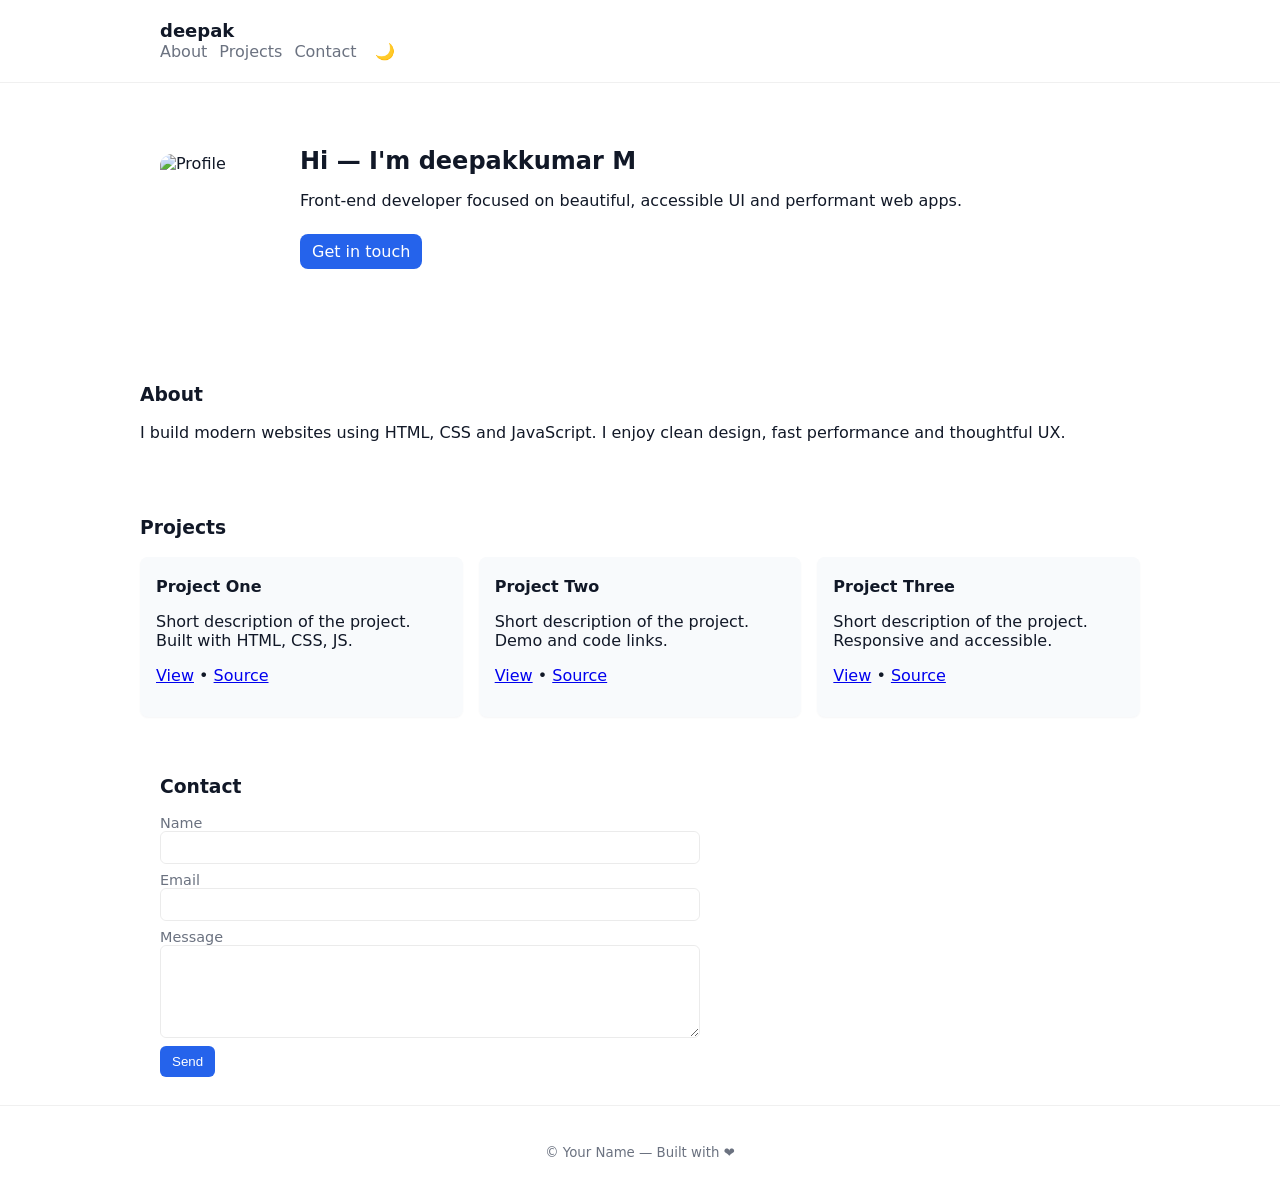
==== index.html @ 2f396c23 "Initial portfolio scaffold: index, css, js, README, gitignore" ====
<!doctype html>
<html lang="en">
<head>
  <meta charset="utf-8" />
  <meta name="viewport" content="width=device-width,initial-scale=1" />
  <title>Developer Portfolio — deepakkumar M</title>
  <link rel="stylesheet" href="styles.css">
</head>
<body>
  <header class="site-header">
    <div class="container">
      <h1 class="brand">deepak</h1>
      <nav class="nav">
        <a href="#about">About</a>
        <a href="#projects">Projects</a>
        <a href="#contact">Contact</a>
        <button id="theme-toggle" aria-label="Toggle theme">🌙</button>
      </nav>
    </div>
  </header>

  <main>
    <section id="hero" class="hero">
      <div class="container hero-inner">
        <img class="avatar" src="https://images.unsplash.com/photo-1544005313-94ddf0286df2?q=80&w=600&auto=format&fit=crop&crop=faces" alt="Profile">
        <div>
          <h2>Hi — I'm deepakkumar M</h2>
          <p>Front-end developer focused on beautiful, accessible UI and performant web apps.</p>
          <p><a class="cta" href="#contact">Get in touch</a></p>
        </div>
      </div>
    </section>

    <section id="about" class="container about">
      <h3>About</h3>
      <p>I build modern websites using HTML, CSS and JavaScript. I enjoy clean design, fast performance and thoughtful UX.</p>
    </section>

    <section id="projects" class="container projects">
      <h3>Projects</h3>
      <div class="grid">
        <article class="card">
          <h4>Project One</h4>
          <p>Short description of the project. Built with HTML, CSS, JS.</p>
          <p><a href="#">View</a> • <a href="#">Source</a></p>
        </article>

        <article class="card">
          <h4>Project Two</h4>
          <p>Short description of the project. Demo and code links.</p>
          <p><a href="#">View</a> • <a href="#">Source</a></p>
        </article>

        <article class="card">
          <h4>Project Three</h4>
          <p>Short description of the project. Responsive and accessible.</p>
          <p><a href="#">View</a> • <a href="#">Source</a></p>
        </article>
      </div>
    </section>

    <section id="contact" class="container contact">
      <h3>Contact</h3>
      <form id="contact-form">
        <label>Name<input type="text" name="name" required></label>
        <label>Email<input type="email" name="email" required></label>
        <label>Message<textarea name="message" rows="5" required></textarea></label>
        <button type="submit">Send</button>
        <p id="form-msg" class="form-msg" aria-live="polite"></p>
      </form>
    </section>
  </main>

  <footer class="site-footer">
    <div class="container">
      <small>© Your Name — Built with ❤️</small>
    </div>
  </footer>

  <script src="js/script.js"></script>
</body>
</html>
---- styles.css ----
:root{
  --bg:#ffffff; --text:#111827; --muted:#6b7280; --accent:#2563eb; --card:#f8fafc;
}
:root[data-theme="dark"]{
  --bg:#0b1220; --text:#e6eef8; --muted:#93a3bb; --accent:#60a5fa; --card:#07101a;
}
*{box-sizing:border-box}
html,body{height:100%}
body{margin:0;font-family:Inter,Segoe UI,system-ui,Arial,sans-serif;background:var(--bg);color:var(--text);-webkit-font-smoothing:antialiased}
.container{max-width:1000px;margin:0 auto;padding:1.25rem}
.site-header{border-bottom:1px solid rgba(0,0,0,.06);background:transparent}
.brand{margin:0;font-size:1.125rem}
.nav{display:flex;gap:.75rem;align-items:center}
.nav a{color:var(--muted);text-decoration:none}
button#theme-toggle{background:transparent;border:0;font-size:1rem;cursor:pointer}
.hero{padding:2.5rem 0}
.hero-inner{display:flex;gap:1.25rem;align-items:center}
.avatar{width:120px;height:120px;border-radius:12px;object-fit:cover;flex-shrink:0}
h2{margin:.25rem 0 0}
.cta{display:inline-block;margin-top:.5rem;padding:.5rem .75rem;background:var(--accent);color:#fff;border-radius:8px;text-decoration:none}
.about{padding:1.25rem 0}
.projects{padding:1.25rem 0}
.grid{display:grid;grid-template-columns:repeat(auto-fit,minmax(220px,1fr));gap:1rem}
.card{background:var(--card);padding:1rem;border-radius:8px;box-shadow:0 1px 2px rgba(16,24,40,.04)}
.card h4{margin:.25rem 0}
.site-footer{padding:1rem 0;border-top:1px solid rgba(0,0,0,.06);text-align:center;color:var(--muted)}
.contact form{display:grid;gap:.5rem;max-width:540px}
.contact label{display:flex;flex-direction:column;font-size:.9rem;color:var(--muted)}
.contact input,.contact textarea{padding:.5rem;border:1px solid rgba(0,0,0,.08);border-radius:6px;background:transparent;color:var(--text)}
.contact button{width:max-content;padding:.5rem .75rem;background:var(--accent);color:#fff;border:0;border-radius:6px;cursor:pointer}
.form-msg{margin:0;color:var(--muted)}
@media (max-width:640px){
  .hero-inner{flex-direction:column;align-items:flex-start}
  .avatar{width:100px;height:100px}
  .nav{gap:.5rem}
}
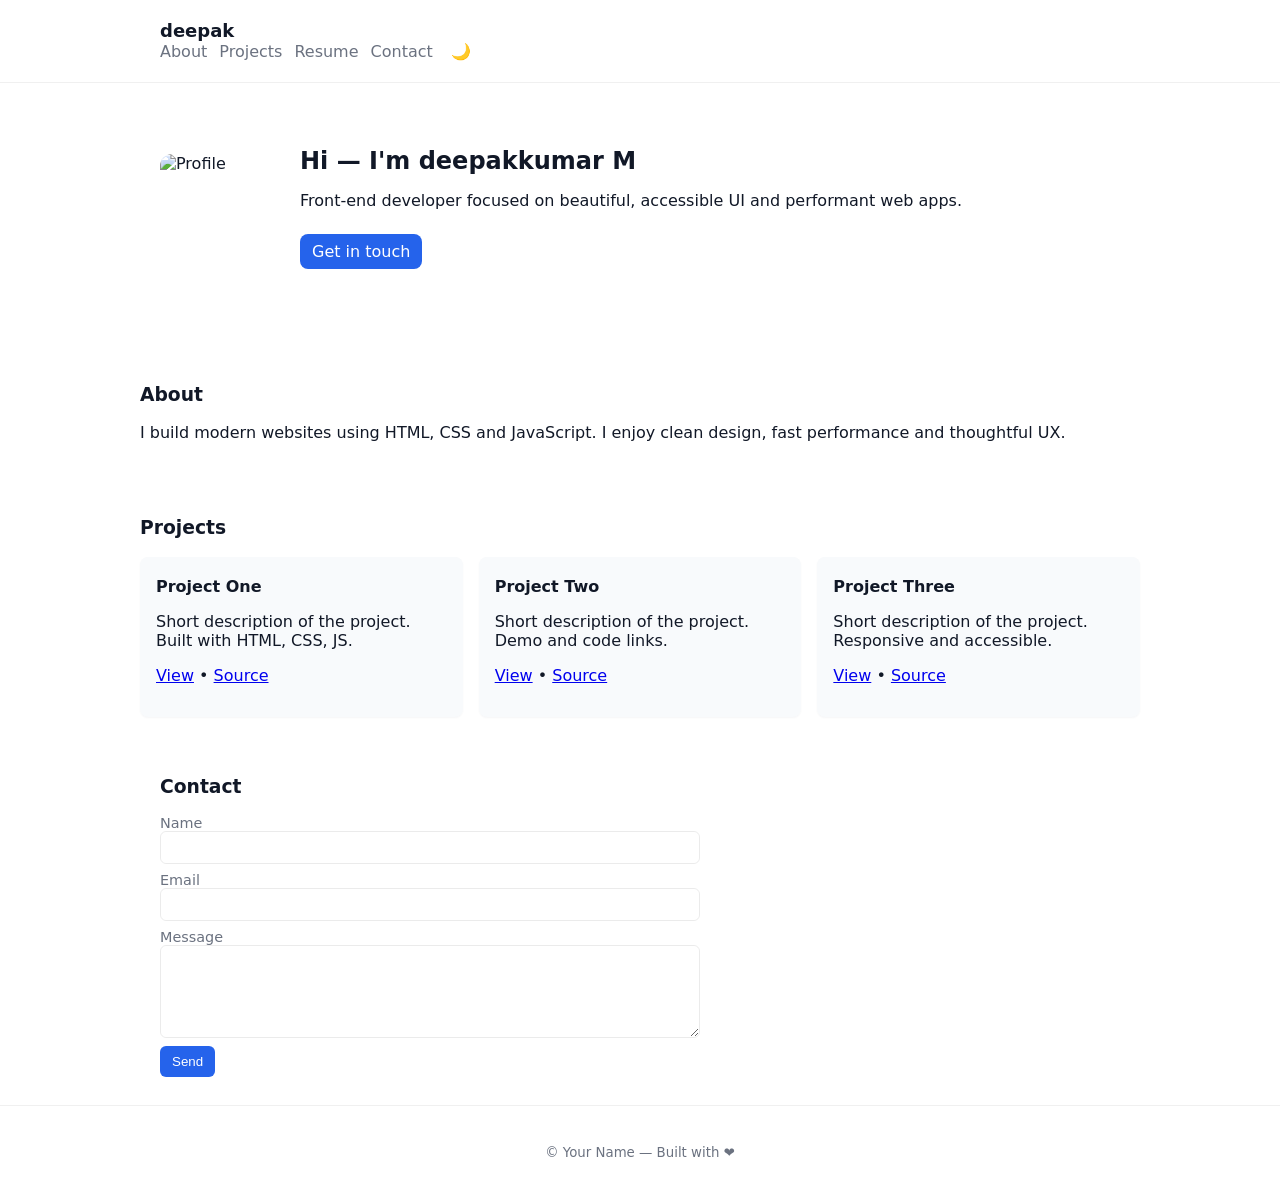
==== commit f299369d: "Add professional resume page with full details and skills" ====
--- a/index.html
+++ b/index.html
@@ -13,6 +13,7 @@
       <nav class="nav">
         <a href="#about">About</a>
         <a href="#projects">Projects</a>
+        <a href="resume.html">Resume</a>
         <a href="#contact">Contact</a>
         <button id="theme-toggle" aria-label="Toggle theme">🌙</button>
       </nav>
@@ -77,6 +78,6 @@
     </div>
   </footer>
 
-  <script src="js/script.js"></script>
+  <script src="script.js"></script>
 </body>
 </html>
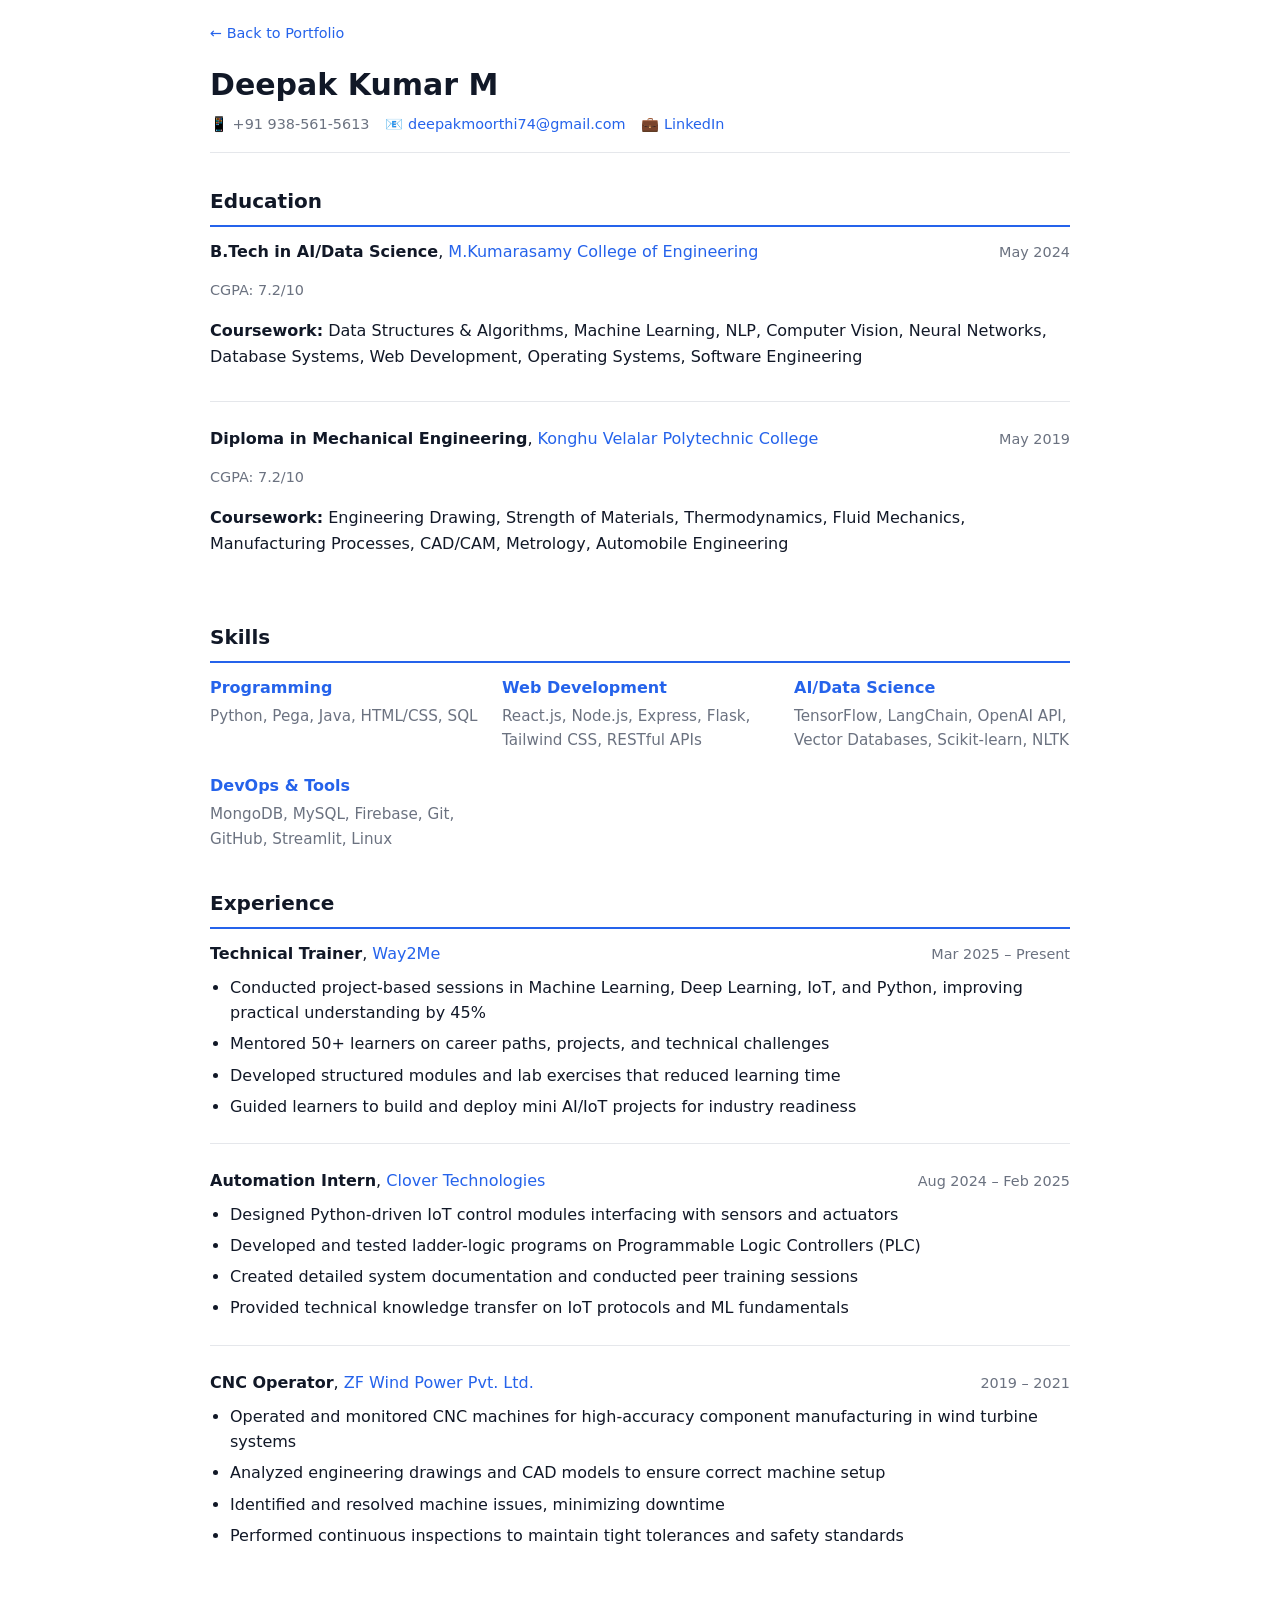
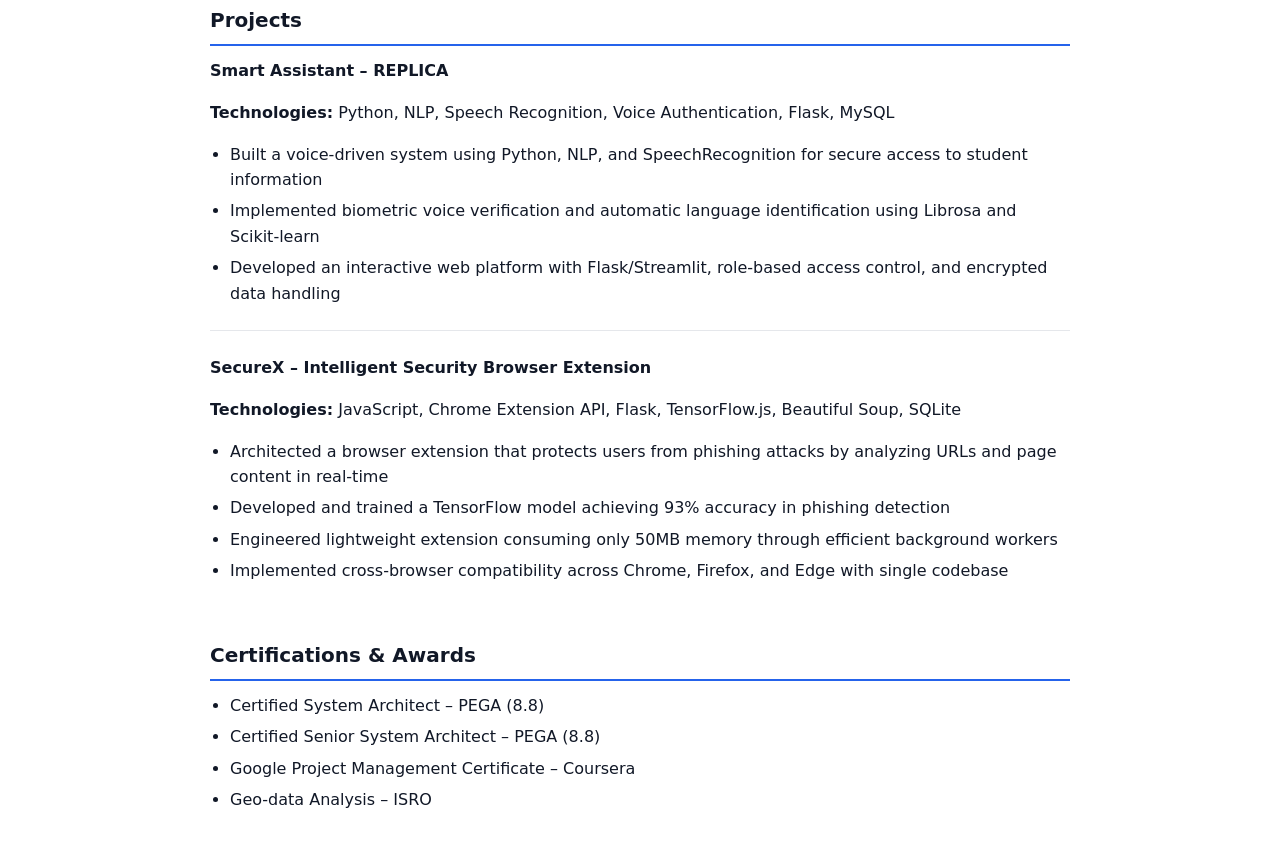
==== commit c28bd77c: "Combine CSS and JS into HTML files - self-contained portfolios" ====
--- a/index.html
+++ b/index.html
@@ -3,81 +3,237 @@
 <head>
   <meta charset="utf-8" />
   <meta name="viewport" content="width=device-width,initial-scale=1" />
-  <title>Developer Portfolio — deepakkumar M</title>
-  <link rel="stylesheet" href="styles.css">
+  <title>Resume — Deepak Kumar M</title>
+  <style>
+    :root {
+      --bg: #ffffff;
+      --text: #111827;
+      --muted: #6b7280;
+      --accent: #2563eb;
+      --card: #f8fafc;
+      --border: #e5e7eb;
+    }
+    :root[data-theme="dark"] {
+      --bg: #0b1220;
+      --text: #e6eef8;
+      --muted: #93a3bb;
+      --accent: #60a5fa;
+      --card: #07101a;
+      --border: #1e293b;
+    }
+    * { box-sizing: border-box; }
+    html, body { height: 100%; }
+    body {
+      margin: 0;
+      font-family: Inter, Segoe UI, system-ui, Arial, sans-serif;
+      background: var(--bg);
+      color: var(--text);
+      -webkit-font-smoothing: antialiased;
+      line-height: 1.6;
+    }
+    .container { max-width: 900px; margin: 0 auto; padding: 1.25rem; }
+    header {
+      border-bottom: 1px solid var(--border);
+      margin-bottom: 2rem;
+      padding-bottom: 1rem;
+    }
+    h1 { margin: 0 0 0.25rem; font-size: 1.875rem; }
+    .contact {
+      display: flex;
+      gap: 1rem;
+      flex-wrap: wrap;
+      font-size: 0.9rem;
+      color: var(--muted);
+    }
+    .contact a { color: var(--accent); text-decoration: none; }
+    h2 {
+      margin: 1.5rem 0 0.75rem;
+      padding-bottom: 0.5rem;
+      border-bottom: 2px solid var(--accent);
+      font-size: 1.25rem;
+    }
+    .section { margin-bottom: 2rem; }
+    .entry {
+      margin-bottom: 1.5rem;
+      padding-bottom: 1rem;
+      border-bottom: 1px solid var(--border);
+    }
+    .entry:last-child { border-bottom: none; }
+    .entry-header {
+      display: flex;
+      justify-content: space-between;
+      align-items: baseline;
+      margin-bottom: 0.25rem;
+    }
+    .title { font-weight: 600; font-size: 1rem; }
+    .company { color: var(--accent); }
+    .duration { color: var(--muted); font-size: 0.9rem; }
+    .degree { font-weight: 600; }
+    .school { color: var(--accent); }
+    .gpa { color: var(--muted); font-size: 0.9rem; }
+    ul { margin: 0.5rem 0; padding-left: 1.25rem; }
+    li { margin: 0.35rem 0; }
+    .skills-grid {
+      display: grid;
+      grid-template-columns: repeat(auto-fit, minmax(250px, 1fr));
+      gap: 1rem;
+    }
+    .skill-category { }
+    .skill-category strong { color: var(--accent); }
+    .skill-category p { margin: 0.25rem 0; color: var(--muted); font-size: 0.95rem; }
+    .back-link {
+      display: inline-block;
+      margin-bottom: 1rem;
+      color: var(--accent);
+      text-decoration: none;
+      font-size: 0.9rem;
+    }
+    .back-link:hover { text-decoration: underline; }
+    @media (max-width: 640px) {
+      h1 { font-size: 1.5rem; }
+      .contact { flex-direction: column; gap: 0.25rem; }
+      .entry-header { flex-direction: column; }
+      .duration { margin-top: 0.25rem; }
+    }
+  </style>
 </head>
 <body>
-  <header class="site-header">
-    <div class="container">
-      <h1 class="brand">deepak</h1>
-      <nav class="nav">
-        <a href="#about">About</a>
-        <a href="#projects">Projects</a>
-        <a href="resume.html">Resume</a>
-        <a href="#contact">Contact</a>
-        <button id="theme-toggle" aria-label="Toggle theme">🌙</button>
-      </nav>
-    </div>
-  </header>
-
-  <main>
-    <section id="hero" class="hero">
-      <div class="container hero-inner">
-        <img class="avatar" src="https://images.unsplash.com/photo-1544005313-94ddf0286df2?q=80&w=600&auto=format&fit=crop&crop=faces" alt="Profile">
-        <div>
-          <h2>Hi — I'm deepakkumar M</h2>
-          <p>Front-end developer focused on beautiful, accessible UI and performant web apps.</p>
-          <p><a class="cta" href="#contact">Get in touch</a></p>
-        </div>
-      </div>
-    </section>
-
-    <section id="about" class="container about">
-      <h3>About</h3>
-      <p>I build modern websites using HTML, CSS and JavaScript. I enjoy clean design, fast performance and thoughtful UX.</p>
-    </section>
-
-    <section id="projects" class="container projects">
-      <h3>Projects</h3>
-      <div class="grid">
-        <article class="card">
-          <h4>Project One</h4>
-          <p>Short description of the project. Built with HTML, CSS, JS.</p>
-          <p><a href="#">View</a> • <a href="#">Source</a></p>
-        </article>
-
-        <article class="card">
-          <h4>Project Two</h4>
-          <p>Short description of the project. Demo and code links.</p>
-          <p><a href="#">View</a> • <a href="#">Source</a></p>
-        </article>
-
-        <article class="card">
-          <h4>Project Three</h4>
-          <p>Short description of the project. Responsive and accessible.</p>
-          <p><a href="#">View</a> • <a href="#">Source</a></p>
-        </article>
-      </div>
-    </section>
-
-    <section id="contact" class="container contact">
-      <h3>Contact</h3>
-      <form id="contact-form">
-        <label>Name<input type="text" name="name" required></label>
-        <label>Email<input type="email" name="email" required></label>
-        <label>Message<textarea name="message" rows="5" required></textarea></label>
-        <button type="submit">Send</button>
-        <p id="form-msg" class="form-msg" aria-live="polite"></p>
-      </form>
-    </section>
-  </main>
-
-  <footer class="site-footer">
-    <div class="container">
-      <small>© Your Name — Built with ❤️</small>
-    </div>
-  </footer>
-
-  <script src="script.js"></script>
+  <div class="container">
+    <a href="index.html" class="back-link">← Back to Portfolio</a>
+
+    <header>
+      <h1>Deepak Kumar M</h1>
+      <div class="contact">
+        <span>📱 +91 938-561-5613</span>
+        <span>📧 <a href="mailto:deepakmoorthi74@gmail.com">deepakmoorthi74@gmail.com</a></span>
+        <span>💼 <a href="https://www.linkedin.com/in/deepakkumar-m-b2663a223" target="_blank">LinkedIn</a></span>
+      </div>
+    </header>
+
+    <section class="section">
+      <h2>Education</h2>
+      <div class="entry">
+        <div class="entry-header">
+          <span><span class="degree">B.Tech in AI/Data Science</span>, <span class="school">M.Kumarasamy College of Engineering</span></span>
+          <span class="duration">May 2024</span>
+        </div>
+        <p class="gpa">CGPA: 7.2/10</p>
+        <p><strong>Coursework:</strong> Data Structures & Algorithms, Machine Learning, NLP, Computer Vision, Neural Networks, Database Systems, Web Development, Operating Systems, Software Engineering</p>
+      </div>
+      <div class="entry">
+        <div class="entry-header">
+          <span><span class="degree">Diploma in Mechanical Engineering</span>, <span class="school">Konghu Velalar Polytechnic College</span></span>
+          <span class="duration">May 2019</span>
+        </div>
+        <p class="gpa">CGPA: 7.2/10</p>
+        <p><strong>Coursework:</strong> Engineering Drawing, Strength of Materials, Thermodynamics, Fluid Mechanics, Manufacturing Processes, CAD/CAM, Metrology, Automobile Engineering</p>
+      </div>
+    </section>
+
+    <section class="section">
+      <h2>Skills</h2>
+      <div class="skills-grid">
+        <div class="skill-category">
+          <strong>Programming</strong>
+          <p>Python, Pega, Java, HTML/CSS, SQL</p>
+        </div>
+        <div class="skill-category">
+          <strong>Web Development</strong>
+          <p>React.js, Node.js, Express, Flask, Tailwind CSS, RESTful APIs</p>
+        </div>
+        <div class="skill-category">
+          <strong>AI/Data Science</strong>
+          <p>TensorFlow, LangChain, OpenAI API, Vector Databases, Scikit-learn, NLTK</p>
+        </div>
+        <div class="skill-category">
+          <strong>DevOps & Tools</strong>
+          <p>MongoDB, MySQL, Firebase, Git, GitHub, Streamlit, Linux</p>
+        </div>
+      </div>
+    </section>
+
+    <section class="section">
+      <h2>Experience</h2>
+      <div class="entry">
+        <div class="entry-header">
+          <span><span class="title">Technical Trainer</span>, <span class="company">Way2Me</span></span>
+          <span class="duration">Mar 2025 – Present</span>
+        </div>
+        <ul>
+          <li>Conducted project-based sessions in Machine Learning, Deep Learning, IoT, and Python, improving practical understanding by 45%</li>
+          <li>Mentored 50+ learners on career paths, projects, and technical challenges</li>
+          <li>Developed structured modules and lab exercises that reduced learning time</li>
+          <li>Guided learners to build and deploy mini AI/IoT projects for industry readiness</li>
+        </ul>
+      </div>
+      <div class="entry">
+        <div class="entry-header">
+          <span><span class="title">Automation Intern</span>, <span class="company">Clover Technologies</span></span>
+          <span class="duration">Aug 2024 – Feb 2025</span>
+        </div>
+        <ul>
+          <li>Designed Python-driven IoT control modules interfacing with sensors and actuators</li>
+          <li>Developed and tested ladder-logic programs on Programmable Logic Controllers (PLC)</li>
+          <li>Created detailed system documentation and conducted peer training sessions</li>
+          <li>Provided technical knowledge transfer on IoT protocols and ML fundamentals</li>
+        </ul>
+      </div>
+      <div class="entry">
+        <div class="entry-header">
+          <span><span class="title">CNC Operator</span>, <span class="company">ZF Wind Power Pvt. Ltd.</span></span>
+          <span class="duration">2019 – 2021</span>
+        </div>
+        <ul>
+          <li>Operated and monitored CNC machines for high-accuracy component manufacturing in wind turbine systems</li>
+          <li>Analyzed engineering drawings and CAD models to ensure correct machine setup</li>
+          <li>Identified and resolved machine issues, minimizing downtime</li>
+          <li>Performed continuous inspections to maintain tight tolerances and safety standards</li>
+        </ul>
+      </div>
+    </section>
+
+    <section class="section">
+      <h2>Projects</h2>
+      <div class="entry">
+        <div class="entry-header">
+          <span><span class="title">Smart Assistant – REPLICA</span></span>
+        </div>
+        <p><strong>Technologies:</strong> Python, NLP, Speech Recognition, Voice Authentication, Flask, MySQL</p>
+        <ul>
+          <li>Built a voice-driven system using Python, NLP, and SpeechRecognition for secure access to student information</li>
+          <li>Implemented biometric voice verification and automatic language identification using Librosa and Scikit-learn</li>
+          <li>Developed an interactive web platform with Flask/Streamlit, role-based access control, and encrypted data handling</li>
+        </ul>
+      </div>
+      <div class="entry">
+        <div class="entry-header">
+          <span><span class="title">SecureX – Intelligent Security Browser Extension</span></span>
+        </div>
+        <p><strong>Technologies:</strong> JavaScript, Chrome Extension API, Flask, TensorFlow.js, Beautiful Soup, SQLite</p>
+        <ul>
+          <li>Architected a browser extension that protects users from phishing attacks by analyzing URLs and page content in real-time</li>
+          <li>Developed and trained a TensorFlow model achieving 93% accuracy in phishing detection</li>
+          <li>Engineered lightweight extension consuming only 50MB memory through efficient background workers</li>
+          <li>Implemented cross-browser compatibility across Chrome, Firefox, and Edge with single codebase</li>
+        </ul>
+      </div>
+    </section>
+
+    <section class="section">
+      <h2>Certifications & Awards</h2>
+      <ul>
+        <li>Certified System Architect – PEGA (8.8)</li>
+        <li>Certified Senior System Architect – PEGA (8.8)</li>
+        <li>Google Project Management Certificate – Coursera</li>
+        <li>Geo-data Analysis – ISRO</li>
+      </ul>
+    </section>
+  </div>
+
+  <script>
+    const root = document.documentElement;
+    const saved = localStorage.getItem('theme');
+    if(saved === 'dark') root.setAttribute('data-theme', 'dark');
+  </script>
 </body>
-</html>
+</html>
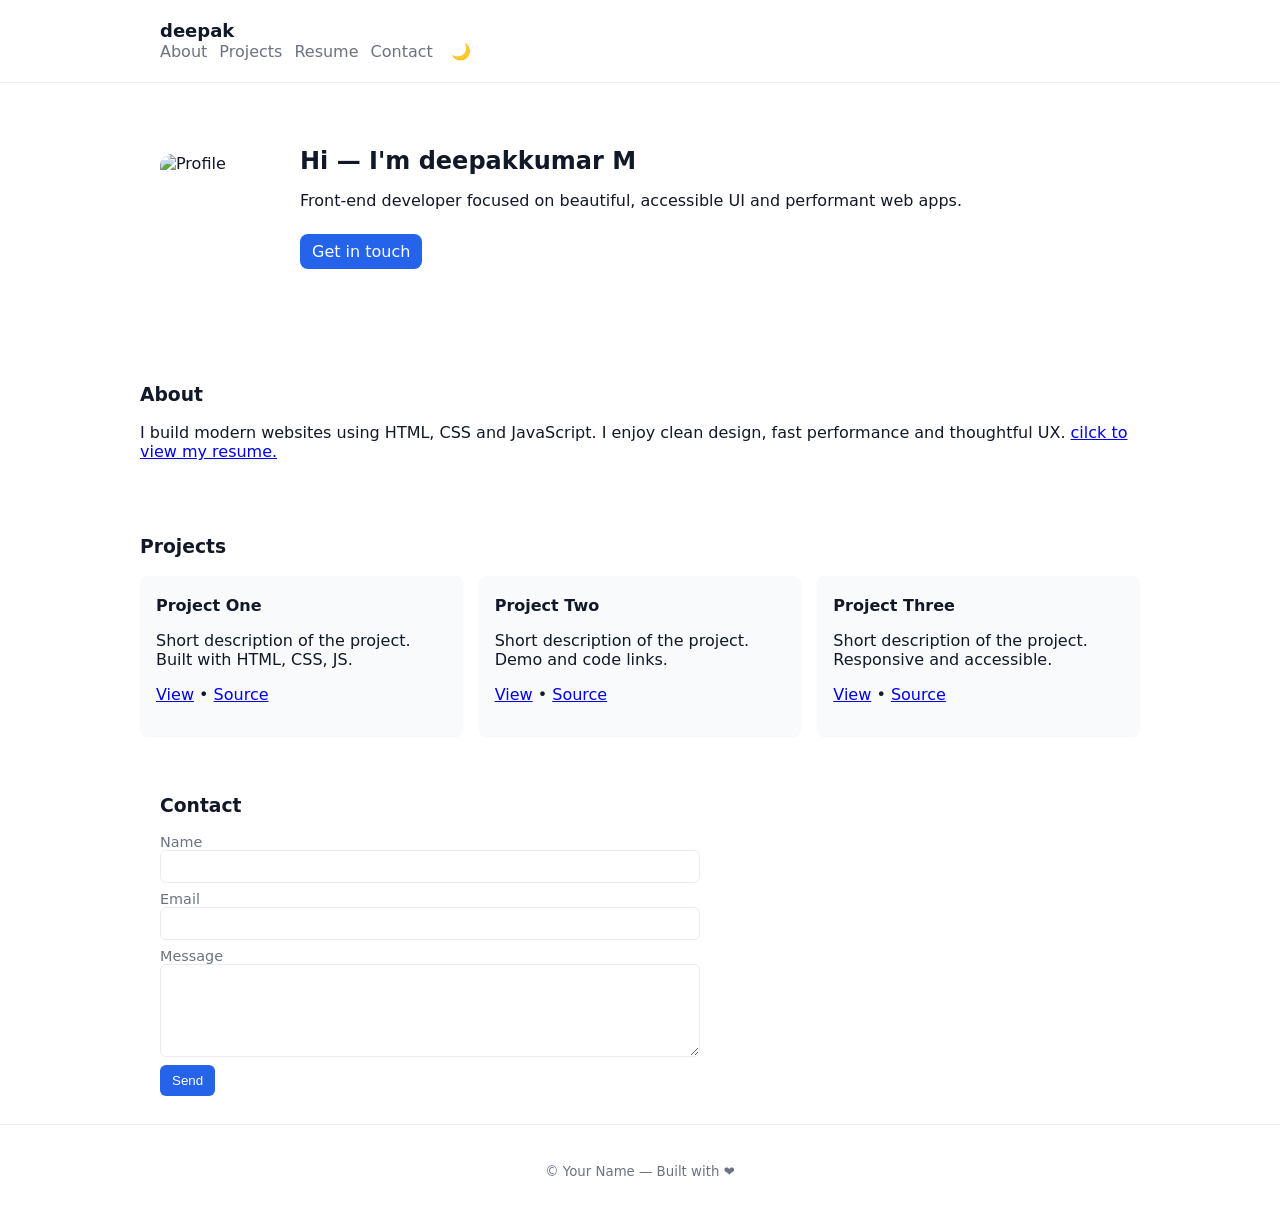
==== commit db228860: "Combine CSS and JS into HTML files - self-contained portfolios" ====
--- a/index.html
+++ b/index.html
@@ -3,237 +3,145 @@
 <head>
   <meta charset="utf-8" />
   <meta name="viewport" content="width=device-width,initial-scale=1" />
-  <title>Resume — Deepak Kumar M</title>
+  <title>Developer Portfolio — deepakkumar M</title>
   <style>
-    :root {
-      --bg: #ffffff;
-      --text: #111827;
-      --muted: #6b7280;
-      --accent: #2563eb;
-      --card: #f8fafc;
-      --border: #e5e7eb;
+    :root{
+      --bg:#ffffff; --text:#111827; --muted:#6b7280; --accent:#2563eb; --card:#f8fafc;
     }
-    :root[data-theme="dark"] {
-      --bg: #0b1220;
-      --text: #e6eef8;
-      --muted: #93a3bb;
-      --accent: #60a5fa;
-      --card: #07101a;
-      --border: #1e293b;
+    :root[data-theme="dark"]{
+      --bg:#0b1220; --text:#e6eef8; --muted:#93a3bb; --accent:#60a5fa; --card:#07101a;
     }
-    * { box-sizing: border-box; }
-    html, body { height: 100%; }
-    body {
-      margin: 0;
-      font-family: Inter, Segoe UI, system-ui, Arial, sans-serif;
-      background: var(--bg);
-      color: var(--text);
-      -webkit-font-smoothing: antialiased;
-      line-height: 1.6;
-    }
-    .container { max-width: 900px; margin: 0 auto; padding: 1.25rem; }
-    header {
-      border-bottom: 1px solid var(--border);
-      margin-bottom: 2rem;
-      padding-bottom: 1rem;
-    }
-    h1 { margin: 0 0 0.25rem; font-size: 1.875rem; }
-    .contact {
-      display: flex;
-      gap: 1rem;
-      flex-wrap: wrap;
-      font-size: 0.9rem;
-      color: var(--muted);
-    }
-    .contact a { color: var(--accent); text-decoration: none; }
-    h2 {
-      margin: 1.5rem 0 0.75rem;
-      padding-bottom: 0.5rem;
-      border-bottom: 2px solid var(--accent);
-      font-size: 1.25rem;
-    }
-    .section { margin-bottom: 2rem; }
-    .entry {
-      margin-bottom: 1.5rem;
-      padding-bottom: 1rem;
-      border-bottom: 1px solid var(--border);
-    }
-    .entry:last-child { border-bottom: none; }
-    .entry-header {
-      display: flex;
-      justify-content: space-between;
-      align-items: baseline;
-      margin-bottom: 0.25rem;
-    }
-    .title { font-weight: 600; font-size: 1rem; }
-    .company { color: var(--accent); }
-    .duration { color: var(--muted); font-size: 0.9rem; }
-    .degree { font-weight: 600; }
-    .school { color: var(--accent); }
-    .gpa { color: var(--muted); font-size: 0.9rem; }
-    ul { margin: 0.5rem 0; padding-left: 1.25rem; }
-    li { margin: 0.35rem 0; }
-    .skills-grid {
-      display: grid;
-      grid-template-columns: repeat(auto-fit, minmax(250px, 1fr));
-      gap: 1rem;
-    }
-    .skill-category { }
-    .skill-category strong { color: var(--accent); }
-    .skill-category p { margin: 0.25rem 0; color: var(--muted); font-size: 0.95rem; }
-    .back-link {
-      display: inline-block;
-      margin-bottom: 1rem;
-      color: var(--accent);
-      text-decoration: none;
-      font-size: 0.9rem;
-    }
-    .back-link:hover { text-decoration: underline; }
-    @media (max-width: 640px) {
-      h1 { font-size: 1.5rem; }
-      .contact { flex-direction: column; gap: 0.25rem; }
-      .entry-header { flex-direction: column; }
-      .duration { margin-top: 0.25rem; }
+    *{box-sizing:border-box}
+    html,body{height:100%}
+    body{margin:0;font-family:Inter,Segoe UI,system-ui,Arial,sans-serif;background:var(--bg);color:var(--text);-webkit-font-smoothing:antialiased}
+    .container{max-width:1000px;margin:0 auto;padding:1.25rem}
+    .site-header{border-bottom:1px solid rgba(0,0,0,.06);background:transparent}
+    .brand{margin:0;font-size:1.125rem}
+    .nav{display:flex;gap:.75rem;align-items:center}
+    .nav a{color:var(--muted);text-decoration:none}
+    button#theme-toggle{background:transparent;border:0;font-size:1rem;cursor:pointer}
+    .hero{padding:2.5rem 0}
+    .hero-inner{display:flex;gap:1.25rem;align-items:center}
+    .avatar{width:120px;height:120px;border-radius:12px;object-fit:cover;flex-shrink:0}
+    h2{margin:.25rem 0 0}
+    .cta{display:inline-block;margin-top:.5rem;padding:.5rem .75rem;background:var(--accent);color:#fff;border-radius:8px;text-decoration:none}
+    .about{padding:1.25rem 0}
+    .projects{padding:1.25rem 0}
+    .grid{display:grid;grid-template-columns:repeat(auto-fit,minmax(220px,1fr));gap:1rem}
+    .card{background:var(--card);padding:1rem;border-radius:8px;box-shadow:0 1px 2px rgba(16,24,40,.04)}
+    .card h4{margin:.25rem 0}
+    .site-footer{padding:1rem 0;border-top:1px solid rgba(0,0,0,.06);text-align:center;color:var(--muted)}
+    .contact form{display:grid;gap:.5rem;max-width:540px}
+    .contact label{display:flex;flex-direction:column;font-size:.9rem;color:var(--muted)}
+    .contact input,.contact textarea{padding:.5rem;border:1px solid rgba(0,0,0,.08);border-radius:6px;background:transparent;color:var(--text)}
+    .contact button{width:max-content;padding:.5rem .75rem;background:var(--accent);color:#fff;border:0;border-radius:6px;cursor:pointer}
+    .form-msg{margin:0;color:var(--muted)}
+    @media (max-width:640px){
+      .hero-inner{flex-direction:column;align-items:flex-start}
+      .avatar{width:100px;height:100px}
+      .nav{gap:.5rem}
     }
   </style>
 </head>
 <body>
-  <div class="container">
-    <a href="index.html" class="back-link">← Back to Portfolio</a>
+  <header class="site-header">
+    <div class="container">
+      <h1 class="brand">deepak</h1>
+      <nav class="nav">
+        <a href="#about">About</a>
+        <a href="#projects">Projects</a>
+        <a href="resume.html">Resume</a>
+        <a href="#contact">Contact</a>
+        <button id="theme-toggle" aria-label="Toggle theme">🌙</button>
+      </nav>
+    </div>
+  </header>
 
-    <header>
-      <h1>Deepak Kumar M</h1>
-      <div class="contact">
-        <span>📱 +91 938-561-5613</span>
-        <span>📧 <a href="mailto:deepakmoorthi74@gmail.com">deepakmoorthi74@gmail.com</a></span>
-        <span>💼 <a href="https://www.linkedin.com/in/deepakkumar-m-b2663a223" target="_blank">LinkedIn</a></span>
-      </div>
-    </header>
-
-    <section class="section">
-      <h2>Education</h2>
-      <div class="entry">
-        <div class="entry-header">
-          <span><span class="degree">B.Tech in AI/Data Science</span>, <span class="school">M.Kumarasamy College of Engineering</span></span>
-          <span class="duration">May 2024</span>
-        </div>
-        <p class="gpa">CGPA: 7.2/10</p>
-        <p><strong>Coursework:</strong> Data Structures & Algorithms, Machine Learning, NLP, Computer Vision, Neural Networks, Database Systems, Web Development, Operating Systems, Software Engineering</p>
-      </div>
-      <div class="entry">
-        <div class="entry-header">
-          <span><span class="degree">Diploma in Mechanical Engineering</span>, <span class="school">Konghu Velalar Polytechnic College</span></span>
-          <span class="duration">May 2019</span>
-        </div>
-        <p class="gpa">CGPA: 7.2/10</p>
-        <p><strong>Coursework:</strong> Engineering Drawing, Strength of Materials, Thermodynamics, Fluid Mechanics, Manufacturing Processes, CAD/CAM, Metrology, Automobile Engineering</p>
-      </div>
-    </section>
-
-    <section class="section">
-      <h2>Skills</h2>
-      <div class="skills-grid">
-        <div class="skill-category">
-          <strong>Programming</strong>
-          <p>Python, Pega, Java, HTML/CSS, SQL</p>
-        </div>
-        <div class="skill-category">
-          <strong>Web Development</strong>
-          <p>React.js, Node.js, Express, Flask, Tailwind CSS, RESTful APIs</p>
-        </div>
-        <div class="skill-category">
-          <strong>AI/Data Science</strong>
-          <p>TensorFlow, LangChain, OpenAI API, Vector Databases, Scikit-learn, NLTK</p>
-        </div>
-        <div class="skill-category">
-          <strong>DevOps & Tools</strong>
-          <p>MongoDB, MySQL, Firebase, Git, GitHub, Streamlit, Linux</p>
+  <main>
+    <section id="hero" class="hero">
+      <div class="container hero-inner">
+        <img class="avatar" src="https://images.unsplash.com/photo-1544005313-94ddf0286df2?q=80&w=600&auto=format&fit=crop&crop=faces" alt="Profile">
+        <div>
+          <h2>Hi — I'm deepakkumar M</h2>
+          <p>Front-end developer focused on beautiful, accessible UI and performant web apps.</p>
+          <p><a class="cta" href="#contact">Get in touch</a></p>
         </div>
       </div>
     </section>
 
-    <section class="section">
-      <h2>Experience</h2>
-      <div class="entry">
-        <div class="entry-header">
-          <span><span class="title">Technical Trainer</span>, <span class="company">Way2Me</span></span>
-          <span class="duration">Mar 2025 – Present</span>
-        </div>
-        <ul>
-          <li>Conducted project-based sessions in Machine Learning, Deep Learning, IoT, and Python, improving practical understanding by 45%</li>
-          <li>Mentored 50+ learners on career paths, projects, and technical challenges</li>
-          <li>Developed structured modules and lab exercises that reduced learning time</li>
-          <li>Guided learners to build and deploy mini AI/IoT projects for industry readiness</li>
-        </ul>
-      </div>
-      <div class="entry">
-        <div class="entry-header">
-          <span><span class="title">Automation Intern</span>, <span class="company">Clover Technologies</span></span>
-          <span class="duration">Aug 2024 – Feb 2025</span>
-        </div>
-        <ul>
-          <li>Designed Python-driven IoT control modules interfacing with sensors and actuators</li>
-          <li>Developed and tested ladder-logic programs on Programmable Logic Controllers (PLC)</li>
-          <li>Created detailed system documentation and conducted peer training sessions</li>
-          <li>Provided technical knowledge transfer on IoT protocols and ML fundamentals</li>
-        </ul>
-      </div>
-      <div class="entry">
-        <div class="entry-header">
-          <span><span class="title">CNC Operator</span>, <span class="company">ZF Wind Power Pvt. Ltd.</span></span>
-          <span class="duration">2019 – 2021</span>
-        </div>
-        <ul>
-          <li>Operated and monitored CNC machines for high-accuracy component manufacturing in wind turbine systems</li>
-          <li>Analyzed engineering drawings and CAD models to ensure correct machine setup</li>
-          <li>Identified and resolved machine issues, minimizing downtime</li>
-          <li>Performed continuous inspections to maintain tight tolerances and safety standards</li>
-        </ul>
+    <section id="about" class="container about">
+      <h3>About</h3>
+      <p>I build modern websites using HTML, CSS and JavaScript. I enjoy clean design, fast performance and thoughtful UX.
+<a href="resume.html">cilck to view my resume.</a>
+      </p>
+    </section>
+
+    <section id="projects" class="container projects">
+      <h3>Projects</h3>
+      <div class="grid">
+        <article class="card">
+          <h4>Project One</h4>
+          <p>Short description of the project. Built with HTML, CSS, JS.</p>
+          <p><a href="#">View</a> • <a href="#">Source</a></p>
+        </article>
+
+        <article class="card">
+          <h4>Project Two</h4>
+          <p>Short description of the project. Demo and code links.</p>
+          <p><a href="#">View</a> • <a href="#">Source</a></p>
+        </article>
+
+        <article class="card">
+          <h4>Project Three</h4>
+          <p>Short description of the project. Responsive and accessible.</p>
+          <p><a href="#">View</a> • <a href="#">Source</a></p>
+        </article>
       </div>
     </section>
 
-    <section class="section">
-      <h2>Projects</h2>
-      <div class="entry">
-        <div class="entry-header">
-          <span><span class="title">Smart Assistant – REPLICA</span></span>
-        </div>
-        <p><strong>Technologies:</strong> Python, NLP, Speech Recognition, Voice Authentication, Flask, MySQL</p>
-        <ul>
-          <li>Built a voice-driven system using Python, NLP, and SpeechRecognition for secure access to student information</li>
-          <li>Implemented biometric voice verification and automatic language identification using Librosa and Scikit-learn</li>
-          <li>Developed an interactive web platform with Flask/Streamlit, role-based access control, and encrypted data handling</li>
-        </ul>
-      </div>
-      <div class="entry">
-        <div class="entry-header">
-          <span><span class="title">SecureX – Intelligent Security Browser Extension</span></span>
-        </div>
-        <p><strong>Technologies:</strong> JavaScript, Chrome Extension API, Flask, TensorFlow.js, Beautiful Soup, SQLite</p>
-        <ul>
-          <li>Architected a browser extension that protects users from phishing attacks by analyzing URLs and page content in real-time</li>
-          <li>Developed and trained a TensorFlow model achieving 93% accuracy in phishing detection</li>
-          <li>Engineered lightweight extension consuming only 50MB memory through efficient background workers</li>
-          <li>Implemented cross-browser compatibility across Chrome, Firefox, and Edge with single codebase</li>
-        </ul>
-      </div>
+    <section id="contact" class="container contact">
+      <h3>Contact</h3>
+      <form id="contact-form">
+        <label>Name<input type="text" name="name" required></label>
+        <label>Email<input type="email" name="email" required></label>
+        <label>Message<textarea name="message" rows="5" required></textarea></label>
+        <button type="submit">Send</button>
+        <p id="form-msg" class="form-msg" aria-live="polite"></p>
+      </form>
     </section>
+  </main>
 
-    <section class="section">
-      <h2>Certifications & Awards</h2>
-      <ul>
-        <li>Certified System Architect – PEGA (8.8)</li>
-        <li>Certified Senior System Architect – PEGA (8.8)</li>
-        <li>Google Project Management Certificate – Coursera</li>
-        <li>Geo-data Analysis – ISRO</li>
-      </ul>
-    </section>
-  </div>
+  <footer class="site-footer">
+    <div class="container">
+      <small>© Your Name — Built with ❤️</small>
+    </div>
+  </footer>
 
   <script>
-    const root = document.documentElement;
-    const saved = localStorage.getItem('theme');
-    if(saved === 'dark') root.setAttribute('data-theme', 'dark');
+    (function(){
+      const root = document.documentElement;
+      const toggle = document.getElementById('theme-toggle');
+      const saved = localStorage.getItem('theme');
+      if(saved==='dark') root.setAttribute('data-theme','dark');
+
+      toggle.addEventListener('click', ()=>{
+        const now = root.getAttribute('data-theme') === 'dark' ? null : 'dark';
+        if(now) root.setAttribute('data-theme',now); else root.removeAttribute('data-theme');
+        localStorage.setItem('theme', now ? 'dark' : 'light');
+        toggle.textContent = now ? '☀️' : '🌙';
+      });
+
+      // Contact form handler (demo)
+      const form = document.getElementById('contact-form');
+      const msg = document.getElementById('form-msg');
+      form.addEventListener('submit', (e)=>{
+        e.preventDefault();
+        const fd = new FormData(form);
+        form.reset();
+        msg.textContent = 'Thanks! Message received (demo).';
+        setTimeout(()=> msg.textContent = '', 5000);
+      });
+    })();
   </script>
 </body>
-</html>+</html>
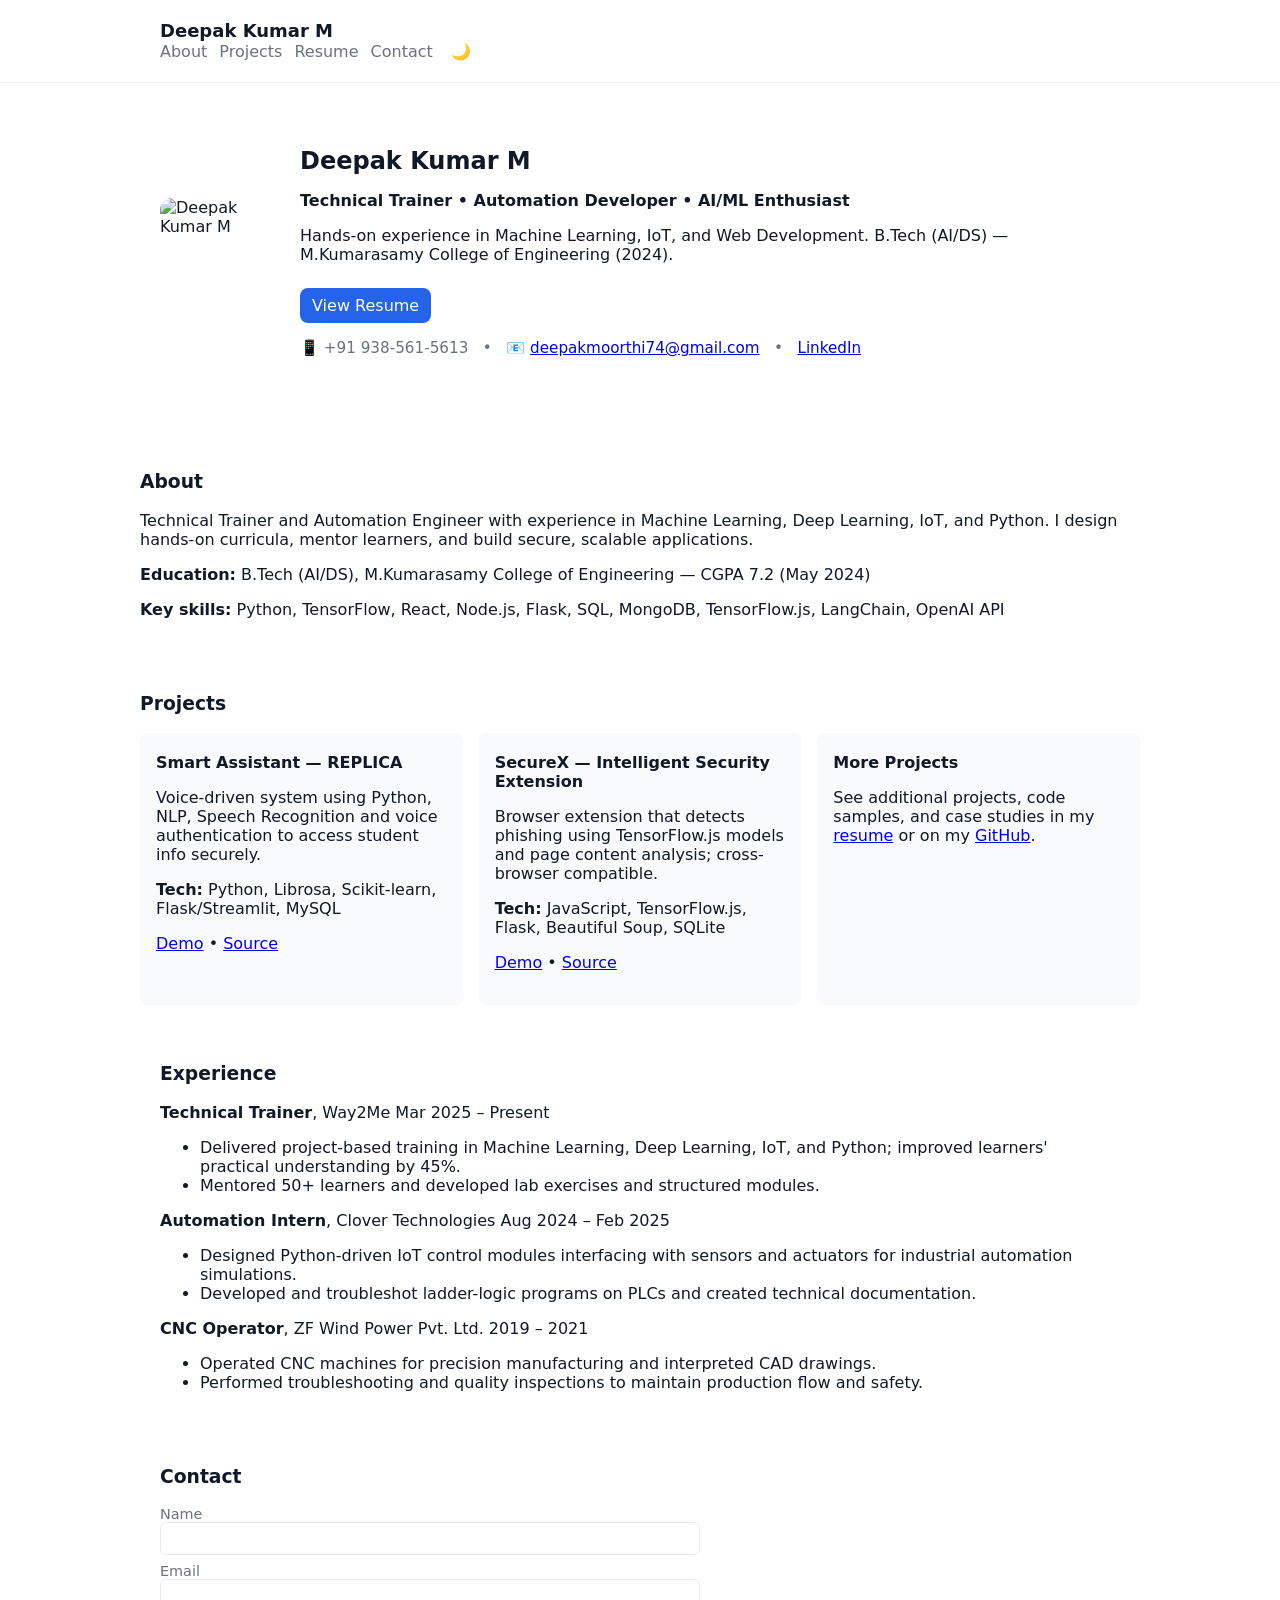
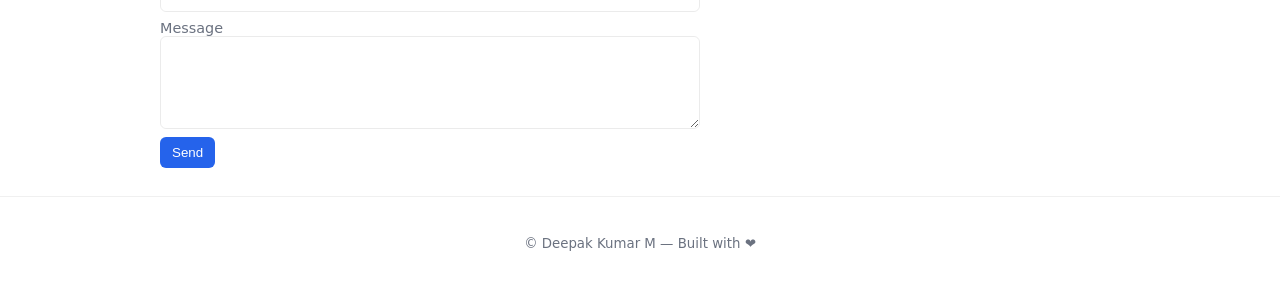
==== commit 562c1599: "Update homepage content from resume: hero, about, projects, experience, contact, branding" ====
--- a/index.html
+++ b/index.html
@@ -46,7 +46,7 @@
 <body>
   <header class="site-header">
     <div class="container">
-      <h1 class="brand">deepak</h1>
+      <h1 class="brand">Deepak Kumar M</h1>
       <nav class="nav">
         <a href="#about">About</a>
         <a href="#projects">Projects</a>
@@ -60,42 +60,79 @@
   <main>
     <section id="hero" class="hero">
       <div class="container hero-inner">
-        <img class="avatar" src="https://images.unsplash.com/photo-1544005313-94ddf0286df2?q=80&w=600&auto=format&fit=crop&crop=faces" alt="Profile">
+        <img class="avatar" src="https://images.unsplash.com/photo-1544005313-94ddf0286df2?q=80&w=600&auto=format&fit=crop&crop=faces" alt="Deepak Kumar M">
         <div>
-          <h2>Hi — I'm deepakkumar M</h2>
-          <p>Front-end developer focused on beautiful, accessible UI and performant web apps.</p>
-          <p><a class="cta" href="#contact">Get in touch</a></p>
+          <h2>Deepak Kumar M</h2>
+          <p><strong>Technical Trainer • Automation Developer • AI/ML Enthusiast</strong></p>
+          <p>Hands-on experience in Machine Learning, IoT, and Web Development. B.Tech (AI/DS) — M.Kumarasamy College of Engineering (2024).</p>
+          <p><a class="cta" href="resume.html">View Resume</a></p>
+          <p style="margin-top:.5rem;color:var(--muted);font-size:.95rem;">📱 +91 938-561-5613 &nbsp; • &nbsp; 📧 <a href="mailto:deepakmoorthi74@gmail.com">deepakmoorthi74@gmail.com</a> &nbsp; • &nbsp; <a href="https://www.linkedin.com/in/deepakkumar-m-b2663a223" target="_blank">LinkedIn</a></p>
         </div>
       </div>
     </section>
 
     <section id="about" class="container about">
       <h3>About</h3>
-      <p>I build modern websites using HTML, CSS and JavaScript. I enjoy clean design, fast performance and thoughtful UX.
-<a href="resume.html">cilck to view my resume.</a>
-      </p>
+      <p>Technical Trainer and Automation Engineer with experience in Machine Learning, Deep Learning, IoT, and Python. I design hands-on curricula, mentor learners, and build secure, scalable applications.</p>
+      <p><strong>Education:</strong> B.Tech (AI/DS), M.Kumarasamy College of Engineering — CGPA 7.2 (May 2024)</p>
+      <p><strong>Key skills:</strong> Python, TensorFlow, React, Node.js, Flask, SQL, MongoDB, TensorFlow.js, LangChain, OpenAI API</p>
     </section>
 
     <section id="projects" class="container projects">
       <h3>Projects</h3>
       <div class="grid">
         <article class="card">
-          <h4>Project One</h4>
-          <p>Short description of the project. Built with HTML, CSS, JS.</p>
-          <p><a href="#">View</a> • <a href="#">Source</a></p>
+          <h4>Smart Assistant — REPLICA</h4>
+          <p>Voice-driven system using Python, NLP, Speech Recognition and voice authentication to access student info securely.</p>
+          <p><strong>Tech:</strong> Python, Librosa, Scikit-learn, Flask/Streamlit, MySQL</p>
+          <p><a href="#">Demo</a> • <a href="#">Source</a></p>
         </article>
 
         <article class="card">
-          <h4>Project Two</h4>
-          <p>Short description of the project. Demo and code links.</p>
-          <p><a href="#">View</a> • <a href="#">Source</a></p>
+          <h4>SecureX — Intelligent Security Extension</h4>
+          <p>Browser extension that detects phishing using TensorFlow.js models and page content analysis; cross-browser compatible.</p>
+          <p><strong>Tech:</strong> JavaScript, TensorFlow.js, Flask, Beautiful Soup, SQLite</p>
+          <p><a href="#">Demo</a> • <a href="#">Source</a></p>
         </article>
 
         <article class="card">
-          <h4>Project Three</h4>
-          <p>Short description of the project. Responsive and accessible.</p>
-          <p><a href="#">View</a> • <a href="#">Source</a></p>
+          <h4>More Projects</h4>
+          <p>See additional projects, code samples, and case studies in my <a href="resume.html">resume</a> or on my <a href="https://github.com/DEEPAKKUMARM7" target="_blank">GitHub</a>.</p>
         </article>
+      </div>
+    </section>
+
+    <section id="experience" class="container experience">
+      <h3>Experience</h3>
+      <div class="entry">
+        <div class="entry-header">
+          <span><strong>Technical Trainer</strong>, Way2Me</span>
+          <span class="duration">Mar 2025 – Present</span>
+        </div>
+        <ul>
+          <li>Delivered project-based training in Machine Learning, Deep Learning, IoT, and Python; improved learners' practical understanding by 45%.</li>
+          <li>Mentored 50+ learners and developed lab exercises and structured modules.</li>
+        </ul>
+      </div>
+      <div class="entry">
+        <div class="entry-header">
+          <span><strong>Automation Intern</strong>, Clover Technologies</span>
+          <span class="duration">Aug 2024 – Feb 2025</span>
+        </div>
+        <ul>
+          <li>Designed Python-driven IoT control modules interfacing with sensors and actuators for industrial automation simulations.</li>
+          <li>Developed and troubleshot ladder-logic programs on PLCs and created technical documentation.</li>
+        </ul>
+      </div>
+      <div class="entry">
+        <div class="entry-header">
+          <span><strong>CNC Operator</strong>, ZF Wind Power Pvt. Ltd.</span>
+          <span class="duration">2019 – 2021</span>
+        </div>
+        <ul>
+          <li>Operated CNC machines for precision manufacturing and interpreted CAD drawings.</li>
+          <li>Performed troubleshooting and quality inspections to maintain production flow and safety.</li>
+        </ul>
       </div>
     </section>
 
@@ -108,12 +145,12 @@
         <button type="submit">Send</button>
         <p id="form-msg" class="form-msg" aria-live="polite"></p>
       </form>
-    </section>
+    </section> 
   </main>
 
   <footer class="site-footer">
     <div class="container">
-      <small>© Your Name — Built with ❤️</small>
+      <small>© Deepak Kumar M — Built with ❤️</small>
     </div>
   </footer>
 
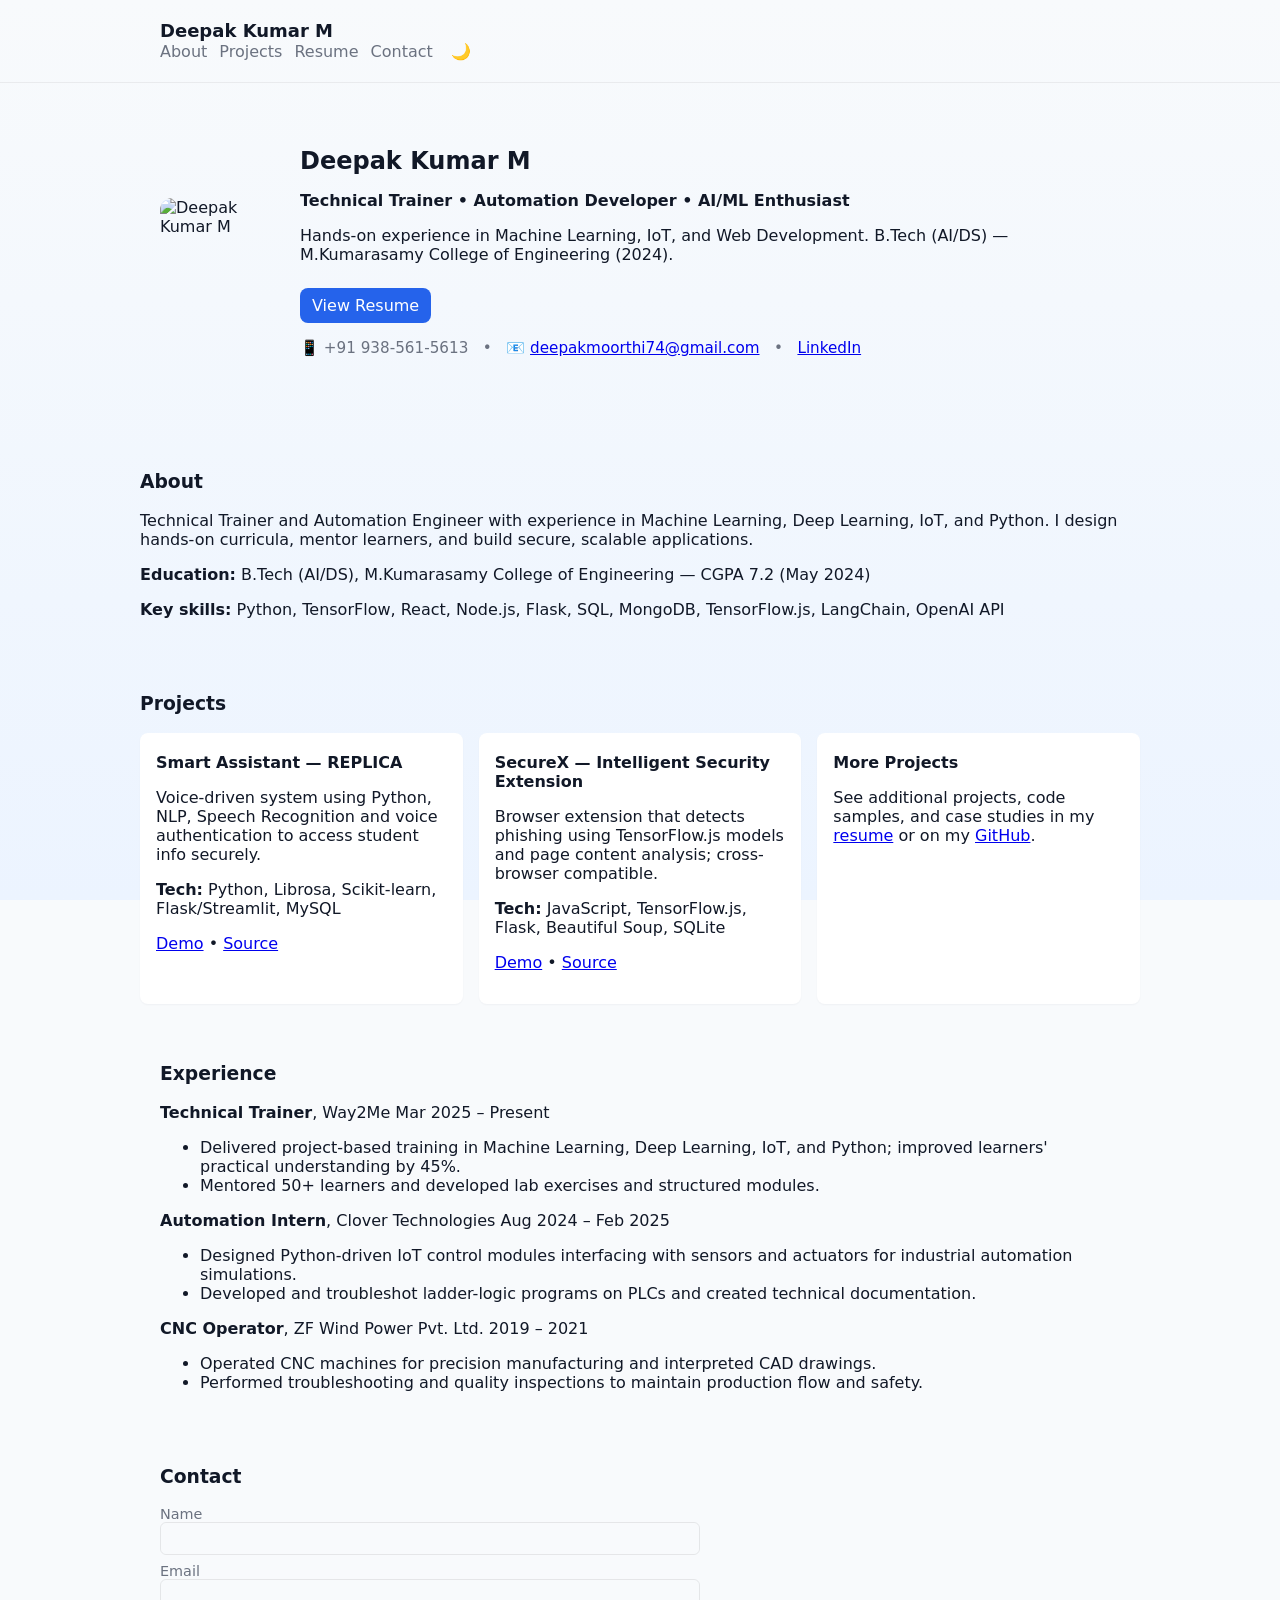
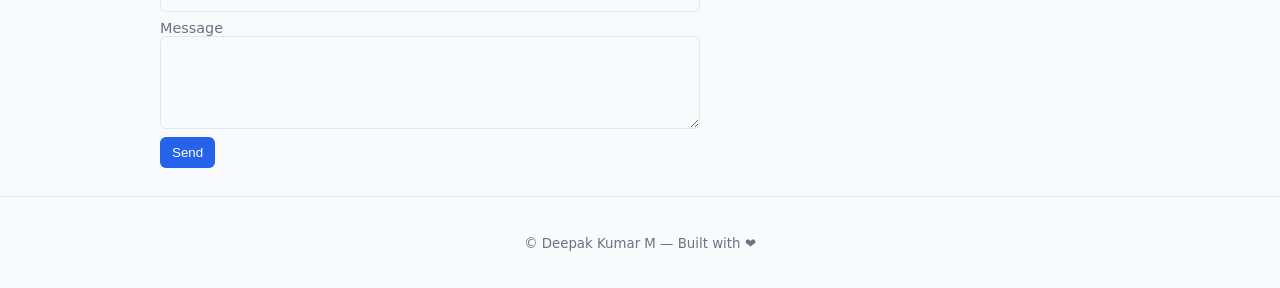
==== commit bb8b7b50: "Style: soft gradient background and white cards for better contrast" ====
--- a/index.html
+++ b/index.html
@@ -6,14 +6,14 @@
   <title>Developer Portfolio — deepakkumar M</title>
   <style>
     :root{
-      --bg:#ffffff; --text:#111827; --muted:#6b7280; --accent:#2563eb; --card:#f8fafc;
+      --bg:#f8fafc; --text:#111827; --muted:#6b7280; --accent:#2563eb; --card:#ffffff;
     }
     :root[data-theme="dark"]{
-      --bg:#0b1220; --text:#e6eef8; --muted:#93a3bb; --accent:#60a5fa; --card:#07101a;
+      --bg:#07101a; --text:#e6eef8; --muted:#93a3bb; --accent:#60a5fa; --card:#07101a;
     }
     *{box-sizing:border-box}
     html,body{height:100%}
-    body{margin:0;font-family:Inter,Segoe UI,system-ui,Arial,sans-serif;background:var(--bg);color:var(--text);-webkit-font-smoothing:antialiased}
+    body{margin:0;font-family:Inter,Segoe UI,system-ui,Arial,sans-serif;background:var(--bg);background-image:linear-gradient(180deg, rgba(248,250,252,1), rgba(236,244,255,1));background-repeat:no-repeat;color:var(--text);-webkit-font-smoothing:antialiased}
     .container{max-width:1000px;margin:0 auto;padding:1.25rem}
     .site-header{border-bottom:1px solid rgba(0,0,0,.06);background:transparent}
     .brand{margin:0;font-size:1.125rem}
@@ -60,7 +60,7 @@
   <main>
     <section id="hero" class="hero">
       <div class="container hero-inner">
-        <img class="avatar" src="https://images.unsplash.com/photo-1544005313-94ddf0286df2?q=80&w=600&auto=format&fit=crop&crop=faces" alt="Deepak Kumar M">
+        <img class="avatar" src="DEEPAKKUMAR-PHOTO_2025.jpg" alt="Deepak Kumar M">
         <div>
           <h2>Deepak Kumar M</h2>
           <p><strong>Technical Trainer • Automation Developer • AI/ML Enthusiast</strong></p>
